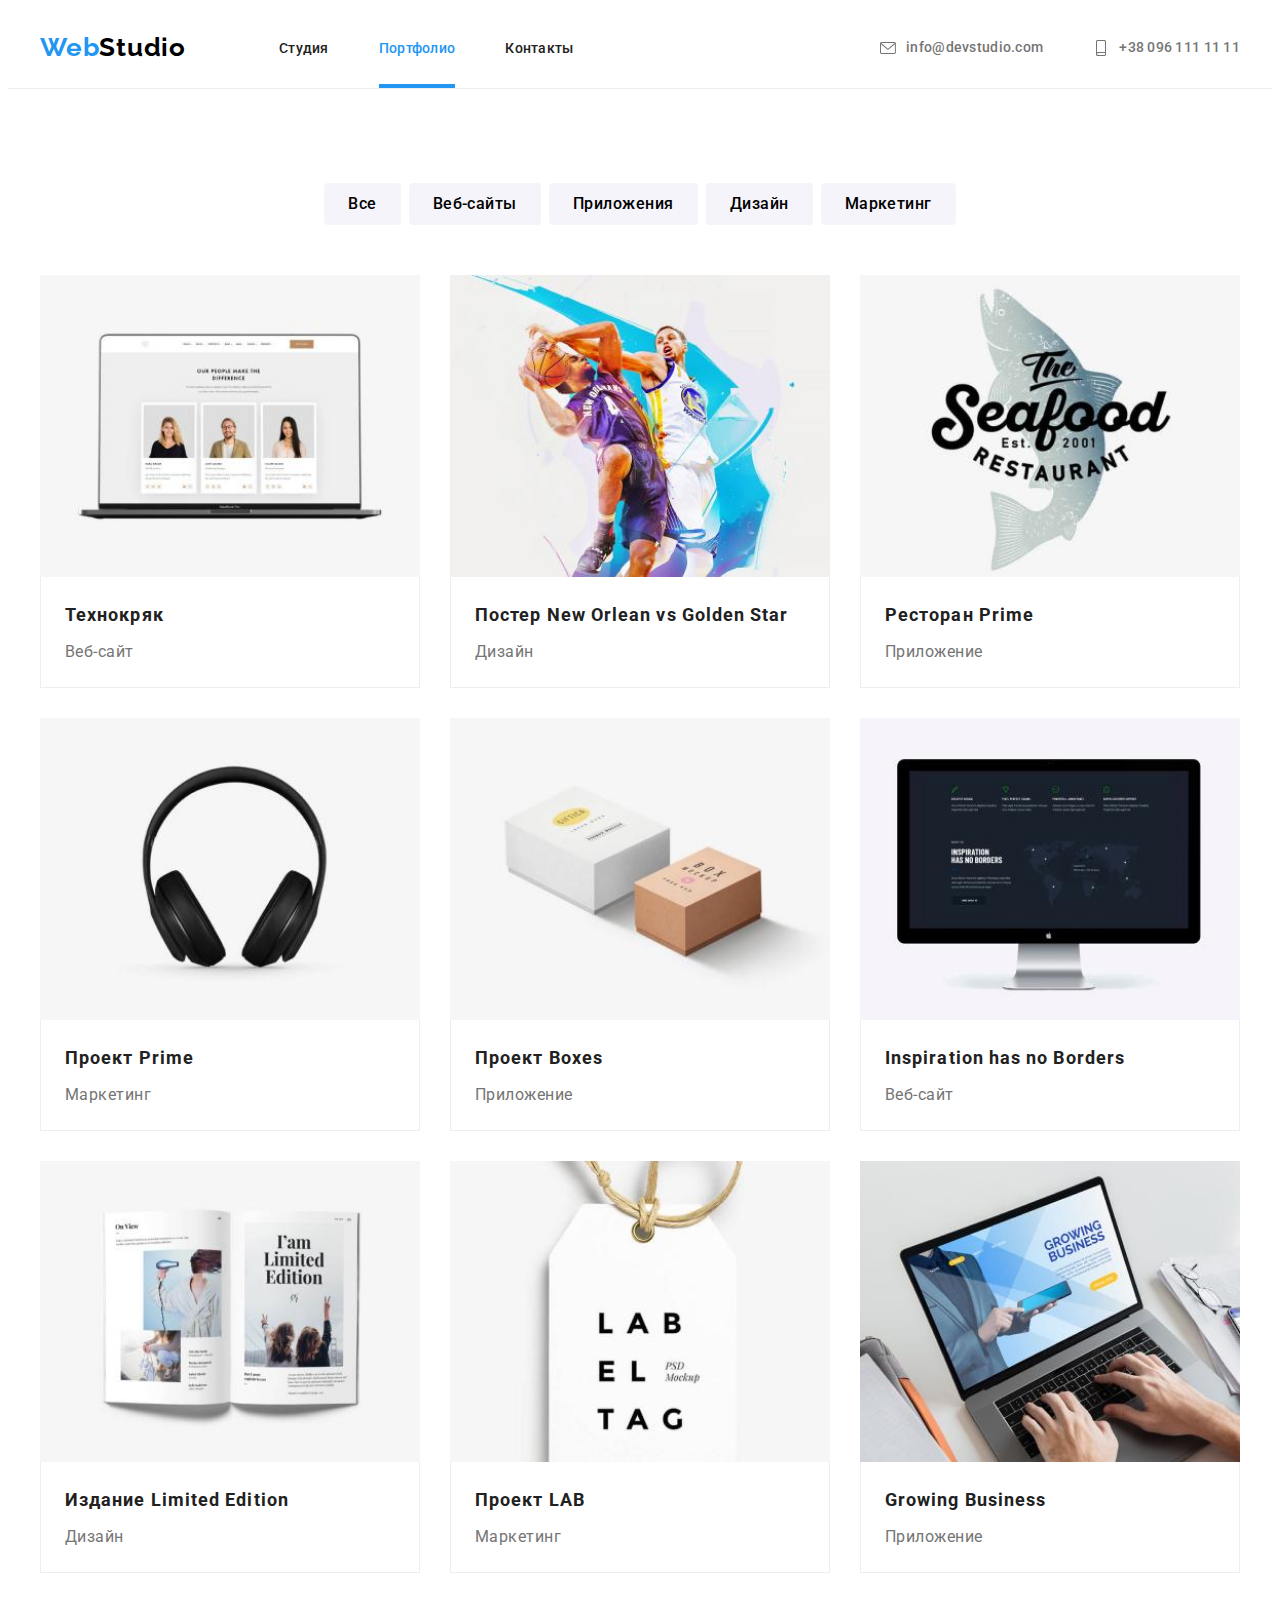
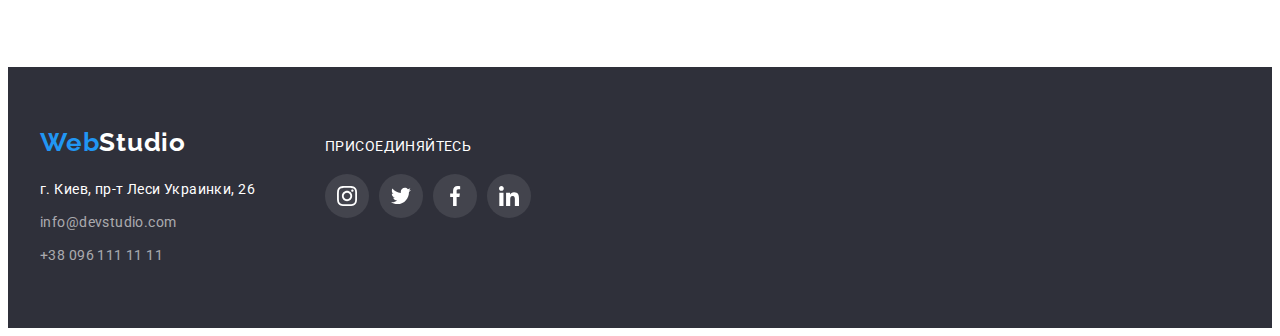
==== portfolio.html @ d287a519 "clone" ====
<!DOCTYPE html>
<html lang="ru">
<head>
    <meta charset="UTF-8">
    <meta http-equiv="X-UA-Compatible" content="IE=edge">
    <meta name="viewport" content="width=device-width, initial-scale=1.0">
    <title>Портфолио</title>
    <link rel="preconnect" href="https://fonts.googleapis.com">
    <link rel="preconnect" href="https://fonts.gstatic.com" crossorigin>
    <link href="https://fonts.googleapis.com/css2?family=Raleway:wght@700&family=Roboto:wght@400;500;900&display=swap" rel="stylesheet">
    <link rel="stylesheet" href="https://cdnjs.cloudflare.com/ajax/libs/modern-normalize/1.1.0/modern-normalize.min.css" integrity="sha512-wpPYUAdjBVSE4KJnH1VR1HeZfpl1ub8YT/NKx4PuQ5NmX2tKuGu6U/JRp5y+Y8XG2tV+wKQpNHVUX03MfMFn9Q==" crossorigin="anonymous" referrerpolicy="no-referrer" />
    <link rel="stylesheet" href="./css/styles.css">
</head>
<body>
    <header class="studio-header">
        <div class="container header-container">
        <a class="studio-logo nounderline logocolor" href="./index.html">Web<span class="logo-nav">Studio</span></a>
        <nav class="nav-panel">
            <ul class="nav-list nodots">
            <li class="nav-list-item"><a class="nav-panel-link nounderline" href="./index.html">Студия</a></li>
            <li class="nav-list-item"><a class="nav-panel-link nounderline current" href="./portfolio.html">Портфолио</a></li>
            <li class="nav-list-item"><a class="nav-panel-link nounderline" href="./">Контакты</a></li>
            </ul>
        </nav>
            <ul class="header-contacts nodots">
            <li class="header-contacts-item">
                <a class="nav-panel-contacts nounderline" href="mailto:info@devstudio.com">
                    <svg class="mail-icon" width="16" height="16">
                        <use href="./images/icons.svg#icon-mailico">
                        </use>
                    </svg>
                info@devstudio.com
                </a>
            </li>
            <li class="header-contacts-item">
                <a class="nav-panel-contacts nounderline" href="tel:+380961111111">
                    <svg class="tel-icon" width="16" height="16">
                        <use href="./images/icons.svg#icon-telico">
                        </use>
                    </svg>
                +38 096 111 11 11</a></li>
            </ul>
        </div>
        </header>

    <main class="portfolion-main">
        <section class="portfolio-content">
        <div class="container">
        <h1 class="stealth">Наши проекты</h1>
        <h2 class="stealth">Панель фильтрации проектов</h2>
        
        <ul class="filter-btn-list nodots">
            <li class="button-customization"><button class="filter-btn" type="button">Все</button></li>
            <li class="button-customization"><button class="filter-btn" type="button">Веб-сайты</button></li>
            <li class="button-customization"><button class="filter-btn" type="button">Приложения</button></li>
            <li class="button-customization"><button class="filter-btn" type="button">Дизайн</button></li>
            <li class="button-customization"><button class="filter-btn" type="button">Маркетинг</button></li>
        </ul>

        <h2 class="stealth">Список проектов</h2>

        <ul class="project-list nodots">
            <li class="project-list-item">
                <a href="" class="project-list-link">
                <div class="pic-thumb"><img src="./images/technocrack.jpg" alt="Ноутбук с технокряком" width="294">
                    <p class="pic-thumb-text">Технокряк это современная площадка распространения коронавируса. Компании используют эту платформу для цифрового шпионажа и атак на защищённые сервера конкурентов.</p></div>
                <div class="pic-description"><h3 class="project-list-header">Технокряк</h3>
                <p class="project-list-description">Веб-сайт</p>
                </div>
                </a>
            </li>
            <li class="project-list-item">
                <a href="" class="project-list-link">
                <div class="pic-thumb"><img src="./images/basketball.jpg" alt="Баксетболлисты борятся за мяч" width="294">
                    <p class="pic-thumb-text">Технокряк это современная площадка распространения коронавируса. Компании используют эту платформу для цифрового шпионажа и атак на защищённые сервера конкурентов.</p></div>
                <div class="pic-description"><h3 class="project-list-header">Постер <span lang="en">New Orlean vs Golden Star</span></h3>
                <p class="project-list-description">Дизайн</p>
                </div>
                </a>
            </li>
            <li class="project-list-item">
                <a href="" class="project-list-link">
                <div class="pic-thumb"><img src="./images/seafood.jpg" alt="Палтус с логотипом ресторана" width="294">
                    <p class="pic-thumb-text">Технокряк это современная площадка распространения коронавируса. Компании используют эту платформу для цифрового шпионажа и атак на защищённые сервера конкурентов.</p></div>
                <div class="pic-description"><h3 class="project-list-header">Ресторан <span lang="en">Prime</span></h3>
                <p class="project-list-description">Приложение</p>
                </div>
                </a>
            </li>
            <li class="project-list-item">
                <a href="" class="project-list-link">
                <div class="pic-thumb"><img src="./images/headphones.jpg" alt="Наушники Прайм" width="294">
                    <p class="pic-thumb-text">Технокряк это современная площадка распространения коронавируса. Компании используют эту платформу для цифрового шпионажа и атак на защищённые сервера конкурентов.</p></div>
                <div class="pic-description"><h3 class="project-list-header">Проект <span lang="en">Prime</span></h3>
                <p class="project-list-description">Маркетинг</p>
                </div>
                </a>
            </li>
            <li class="project-list-item">
                <a href="" class="project-list-link">
                <div class="pic-thumb"><img src="./images/boxes.jpg" alt="Коричневая и белая коробки" width="294">
                <p class="pic-thumb-text">Технокряк это современная площадка распространения коронавируса. Компании используют эту платформу для цифрового шпионажа и атак на защищённые сервера конкурентов.</p></div>
                <div class="pic-description"><h3 class="project-list-header">Проект <span lang="en">Boxes</span></h3>
                <p class="project-list-description">Приложение</p>
                </div>
                </a>
            </li>
            <li class="project-list-item">
                <a href="" class="project-list-link">
                <div class="pic-thumb"><img src="./images/inspiration.jpg" alt="Макбук с примером сайта" width="294">
                <p class="pic-thumb-text">Технокряк это современная площадка распространения коронавируса. Компании используют эту платформу для цифрового шпионажа и атак на защищённые сервера конкурентов.</p>
                </div>
                <div class="pic-description"><h3 class="project-list-header" lang="en">Inspiration has no Borders</h3>
                <p class="project-list-description">Веб-сайт</p>               
                </div>
                </a>
            </li>
            <li class="project-list-item">
                <a href="" class="project-list-link">
                <div class="pic-thumb"><img src="./images/book.jpg" alt="Открытая книга Limited Edition" width="294">
                    <p class="pic-thumb-text">Технокряк это современная площадка распространения коронавируса. Компании используют эту платформу для цифрового шпионажа и атак на защищённые сервера конкурентов.</p></div>
                <div class="pic-description"><h3 class="project-list-header">Издание <span lang="en">Limited Edition</span></h3>
                <p class="project-list-description">Дизайн</p>
                </div>
                </a>
            </li>
            <li class="project-list-item">
                <a href="" class="project-list-link">
                <div class="pic-thumb"><img src="./images/project.jpg" alt="Жетон с названием проекта" width="294">
                    <p class="pic-thumb-text">Технокряк это современная площадка распространения коронавируса. Компании используют эту платформу для цифрового шпионажа и атак на защищённые сервера конкурентов.</p></div>
                <div class="pic-description"><h3 class="project-list-header">Проект <span lang="en">LAB</span></h3>
                <p class="project-list-description">Маркетинг</p>
                </div>
                </a>
            </li>
            <li class="project-list-item">
                <a href="" class="project-list-link">
                <div class="pic-thumb"><img src="./images/business.jpg" alt="Приложение для преумножения бизнеса" width="294">
                <p class="pic-thumb-text">Технокряк это современная площадка распространения коронавируса. Компании используют эту платформу для цифрового шпионажа и атак на защищённые сервера конкурентов.</p></div>
                <div class="pic-description"><h3 class="project-list-header" lang="en">Growing Business</h3>
                <p class="project-list-description">Приложение</p>
                </div>
                </a>
            </li>
        </ul>
        </div>
        </section>
    </main>

    <footer class="studio-footer">
    <div class="container footer-container">
        <div class="logo-adress-footer">
        <div class="logo-customization">
        <a class="studio-logo-footer nounderline logocolor" href="./index.html">Web<span class="logo-footer">Studio</span></a>
        </div>
        <address class="footer-address">
            <p class="footer-location">г. Киев, пр-т Леси Украинки, 26</p>
            <ul class="adress-list nodots">
            <li class="contacts-item"><a class="footer-contacts nounderline" href="mailto:info@devstudio.com">info@devstudio.com</a></li>
            <li class="contacts-item"><a class="footer-contacts nounderline" href="tel:+380961111111">+38 096 111 11 11</a></li>
            </ul>
        </address>
        </div>
        <div class="social-media-footer">
            <p class="footer-media-text">Присоединяйтесь</p>
            <ul class="footer-media-list nodots">
                <li class="footer-media-item">
                    <a href="" class="footer-media-link">
                    <svg class="footer-media-icon" width="20" height="20">
                        <use href="./images/icons.svg#icon-instagram">
                        </use>
                    </svg>
                    </a>
                </li>

                <li class="footer-media-item">
                    <a href="" class="footer-media-link">
                    <svg class="footer-media-icon" width="20" height="20">
                        <use href="./images/icons.svg#icon-twitter">
                        </use>
                    </svg>
                    </a>
                </li>

                <li class="footer-media-item">
                    <a href="" class="footer-media-link">
                    <svg class="footer-media-icon" width="20" height="20">
                        <use href="./images/icons.svg#icon-facebook">
                        </use>
                    </svg>
                    </a>
                </li>

                <li class="footer-media-item">
                    <a href="" class="footer-media-link">
                    <svg class="footer-media-icon" width="20" height="20">
                        <use href="./images/icons.svg#icon-linkedin">
                        </use>
                    </svg>
                    </a>
                </li>
            </ul>
        </div>
    </div>
    </footer>

</body>
</html>
---- css/styles.css ----
:root{
    --header-color:#212121;
    --description-color:#757575;
    --major-color: #2196f3;
    --hub-color: #ffffff;
    --button-hover-color:#188CE8;
    --background-filler-color:#2F303A;
    --background-color: #ffffff;
    --icon-color: #AFB1B8;
}

body{
    font-family: "Roboto", sans-serif;
    color: var(--header-color);
    background-color: var(--background-color);
}

p,
h1,
h2,
h3,
h4,
h5,
h6 {
    margin: 0;
}

ul {
    margin: 0;
    padding: 0;
}

img {
    display: block;
    width: 100%;
}

section{
    padding: 94px 0 94px 0;
}

.stealth {
    position: absolute;
    white-space: nowrap;
    width: 1px;
    height: 1px;
    overflow: hidden;
    border: 0;
    padding: 0;
    clip: rect(0 0 0 0);
    clip-path: inset(50%);
    margin: -1px;
}

.nodots{
    list-style: none;
}

.nounderline{
    text-decoration: none;
}

.logocolor{
    color:var(--major-color);
}

.container{
    width: 1200px;
    margin: 0 auto;
    padding: 0 15px 0 15px;
}
/* header */

.studio-header{
    border-bottom: 1px solid #ECECEC;
}

.header-container{
    display: flex;
    align-items: center;
}

.studio-logo{
    font-family: Raleway;
    font-weight: 700;
    font-size: 26px;
    line-height: 1.19;
    letter-spacing: 0.03em;
    padding: 24px 0 25px 0;
    margin-right: 93px;
}

.logo-nav{
    color:#000000;
}

.nav-panel{
    display: flex;
}

.nav-list{
    display: flex;
}

.nav-panel-link {
    font-weight: 500;
    font-size: 14px;
    line-height: 1.14;
    letter-spacing: 0.02em;
    color: var(--header-color);
    transition: color 250ms cubic-bezier(0.4, 0, 0.2, 1);
}

.nav-panel-link:hover,
.nav-panel-link:focus{
    color:var(--major-color);
}

.nav-list-item:not(:last-child){
    margin-right: 50px;
}

.nav-panel-contacts{
    font-weight: 500;
    font-size: 14px;
    line-height: 1.14;
    letter-spacing: 0.02em;
    color: var(--description-color);
    display: flex;
    transition: color 250ms cubic-bezier(0.4, 0, 0.2, 1), fill 250ms cubic-bezier(0.4, 0, 0.2, 1);
}

.mail-icon,
.tel-icon{
    fill: var(--description-color);
    transition: fill 250ms cubic-bezier(0.4, 0, 0.2, 1);
    margin-right: 10px;
}

.nav-panel-contacts:hover,
.nav-panel-contacts:focus{
    color:var(--major-color);
}

.nav-panel-contacts:hover .tel-icon,
.nav-panel-contacts:focus .tel-icon{
    fill:var(--major-color);
}

.nav-panel-contacts:hover .mail-icon,
.nav-panel-contacts:focus .mail-icon{
    fill:var(--major-color);
}


.nav-panel-link.current{
    color:var(--major-color);
    position: relative;
}

.nav-panel-link.current::after{
    content:"";
    display: block;
    position: absolute;
    width: 100%;
    height: 4px;
    background-color: var(--major-color);
    top: 44px;
}

.header-contacts{
    display: flex;
    margin-left: auto;
}

.header-contacts-item{
    display:flex;
}

.header-contacts-item:not(:last-child){
    margin-right: 50px;
}

/* footer */

.footer-container{
    display: flex;
    align-items: baseline;
    padding: 60px 15px;
}

.studio-footer{
    background-color: var(--background-filler-color);
}

.studio-logo-footer{
    font-family: Raleway;
    font-weight: 700;
    font-size: 26px;
    line-height: 1.19;
    letter-spacing: 0.03em;
}

.logo-customization{
    margin-bottom: 20px;
}

.logo-footer{
    color:var(--hub-color);
}

.logo-adress-footer{
    margin-right: 70px;
}


.footer-location{
    font-style: normal;
    font-size: 14px;
    line-height: 1.71;
    letter-spacing: 0.03em;
    color:var(--hub-color);
    margin-bottom: 9px;  
}
.footer-contacts{
    font-style: normal;
    font-size: 14px;
    line-height: 1.71;
    letter-spacing: 0.03em;
    color: rgba(255, 255, 255, 0.6);
}

.contacts-item:not(:last-child){
    margin-bottom: 9px;
}

.footer-media-text{
    font-size: 14px;
    line-height: 16px;
    letter-spacing: 0.03em;
    text-transform: uppercase;
    color: var(--background-color);
    margin-bottom: 20px;
}

.footer-media-list{
    display: flex;
    align-items: center;
    justify-content: center;
}

.footer-media-item{
    width: 44px;
    height: 44px;
}

.footer-media-item:not(:last-child){
    margin-right: 10px;
}

.footer-media-link{
    width: 100%;
    height: 100%;
    display:flex;
    border-radius: 50%;
    align-items: center;
    justify-content: center;
    background-color: #43444D;
    transition: background-color 250ms cubic-bezier(0.4, 0, 0.2, 1);
}

.footer-media-link:hover,
.footer-media-link:focus{
    background-color: var(--major-color);
}

.footer-media-icon{
    fill: var(--background-color);
}

.footer-media-link:hover .footer-media-icon,
.footer-media-link:focus .footer-media-icon{
    fill: var(--background-color);
}
    /* index hero */
.hero-container{
    text-align: center;
}
.hero-section{
    max-width: 1600px;
    background-color: var(--background-filler-color);
    background-image: linear-gradient(rgba(47, 48, 58, 0.4), rgba(47, 48, 58, 0.4)), url(../images/hero-banner.jpg);
    background-repeat: no-repeat;
    background-size: cover;
    padding-top: 200px;
    padding-bottom: 200px;
    display:block;
    margin-left: auto;
    margin-right: auto;
}
.hero-header{
    font-weight: 900;
    font-size: 44px;
    line-height: 1.36;
    letter-spacing: 0.06em;
    text-transform: uppercase;
    color:var(--hub-color);
    margin: auto;
    margin-bottom: 30px;
    width: 696px;
}
.hero-btn{
    font-family: inherit;
    font-weight: 700;
    font-size: 16px;
    line-height: 1.8;
    color:var(--hub-color);
    background-color: var(--major-color);
    cursor: pointer;
    padding: 10px 32px 10px 32px;
    border-radius: 4px;
    border-color: transparent;
}
.hero-btn:hover,
.hero-btn:focus{
    background-color:var(--button-hover-color);
}

/* index pros */

.pros-list{
    display: flex;
    flex-wrap: wrap;
    margin-left: -30px;
    margin-top: -30px;
}

.pros-list-item{
    flex-basis: calc(100%/4 - 30px);
    margin-left: 30px;
    margin-top: 30px;
}

.pros-svg{
    display: flex;
    justify-content: center;
    align-items: center;
    margin-bottom: 30px;
    padding: 25px 100px 25px 100px;
    background-color: #F5F4FA;
}

.pros-section{
padding-bottom: 0;
}

.pros-header{
    font-weight: 700;
    font-size: 14px;
    line-height: 1.14;
    letter-spacing: 0.03em;
    text-transform: uppercase;
    margin-bottom: 10px;
}

.pros-description{
    font-size: 14px;
    line-height: 1.71;
    letter-spacing: 0.03em;
    color:var(--description-color);
}

/*index examples*/

.examples-list{
    display: flex;
    margin-left: -30px;
    margin-top: -30px;
}
.examples-list-item{
    flex-basis: calc(100%/3 - 30px);
    margin-left: 30px;
    margin-top: 30px;
    position: relative;
}

.examples-header{
    font-weight: 700;
    font-size: 36px;
    line-height: 1.16;
    text-align: center;
    letter-spacing: 0.03em;
    margin-bottom: 50px;
}

.examples-thumb{
    position: relative;
}

.examples-thumb-text{
    width: 370px;
    height: 70px;
    background: rgba(47, 48, 58, 0.8);
    display: flex;
    justify-content: center;
    align-items: center;
    position: absolute;
    bottom: 0px;
}

.examples-text{
    font-weight: 700;
    font-size: 14px;
    line-height: 1.71;
    text-align: center;
    letter-spacing: 0.03em;
    text-transform: uppercase;
    color: var(--background-color);
}

/*index team*/

.team-list{
    display: flex;
    flex-wrap: wrap;
    margin-left: -30px;
    margin-top: -30px;
}
.team-list-item{
    flex-basis: calc(100%/4 - 30px);
    margin-left: 30px;
    margin-top: 30px;
    box-shadow: 0px 1px 3px rgba(0, 0, 0, 0.12), 0px 1px 1px rgba(0, 0, 0, 0.14), 0px 2px 1px rgba(0, 0, 0, 0.2);
    border-radius: 0px 0px 4px 4px;
    background-color: var(--background-color);
}

.team-list-photo{
    padding-top: 30px;
    padding-bottom: 30px;
    text-align: center;
}

.team-header{
    font-weight: 700;
    font-size: 36px;
    line-height: 1.16;
    text-align: center;
    letter-spacing: 0.03em;
    margin-bottom: 50px;
}

.team-list-header{
    font-weight: 500;
    font-size: 16px;
    line-height: 1.18;
    letter-spacing: 0.03em;
    margin-bottom: 10px;
}

.team-list-p{
    font-size: 16px;
    line-height: 1.18;
    letter-spacing: 0.03em;
    color:var(--description-color);
    margin-bottom: 30px;
}

.media-list{
    display: flex;
    align-items: center;
    justify-content: center;
}
.media-item{
    width: 44px;
    height: 44px;
}

.media-item:not(:last-child){
    margin-right: 10px;
}

.media-link{
    width: 100%;
    height: 100%;
    display: flex;
    border-radius: 50%;
    justify-content: center;
    align-items: center;
    transition:background-color 250ms cubic-bezier(0.4, 0, 0.2, 1);
}

.media-link:hover,
.media-link:focus {
    background-color: var(--major-color)
}

.media-icon{
    fill: var(--icon-color);
    transition: fill 250ms cubic-bezier(0.4, 0, 0.2, 1)
}

.media-link:hover .media-icon, 
.media-link:focus .media-icon{
    fill: var(--background-color);
}

.clients-list{
    display: flex;
    align-items:center;
    justify-content: center;
}
.clients-item{
    width: 170px;
    height: 92px;
    border: solid 1px var(--icon-color);
    transition: border-color 250ms cubic-bezier(0.4, 0, 0.2, 1);
}

.clients-item:hover,
.clients-item:focus{
    border-color: var(--major-color);
}

.clients-item:not(:last-child){
    margin-right: 30px;
}

.clients-link{
    width: 100%;
    height: 100%;
    display: flex;
    justify-content: center;
    align-items: center;
    padding: 16px 32px;
    transition: background-color 250ms cubic-bezier(0.4, 0, 0.2, 1)
}

.clients-link:hover,
.clients-link:focus{
    background-color: var(--background-color);
}

.clients-icon{
    fill: var(--icon-color);
    transition: fill 250ms cubic-bezier(0.4, 0, 0.2, 1)
}

.clients-link:hover .clients-icon,
.clients-link:focus .clients-icon{
    fill: var(--major-color);
}

/* portfolio main */

.filter-btn{
    font-family: inherit;
    text-align: center;
    font-weight: 500;
    font-size: 16px;
    line-height: 1.62;
    letter-spacing: 0.03em;
    background-color: #F5F4FA;
    border-radius: 4px;
    border-color: transparent;
    cursor: pointer;
    padding: 6px 22px 6px 22px;
    transition: background-color 250ms cubic-bezier(0.4, 0, 0.2, 1), color 250ms cubic-bezier(0.4, 0, 0.2, 1), filter 250ms cubic-bezier(0.4, 0, 0.2, 1);
}

.filter-btn:hover,
.filter-btn:focus{
    background-color:var(--major-color);
    color:var(--hub-color);
    box-shadow: 0px 4px 4px rgba(0, 0, 0, 0.25);
}

.filter-btn-list{
    margin-bottom: 50px
}

.project-list-header{
    font-weight: 700;
    font-size: 18px;
    line-height: 2;
    letter-spacing: 0.06em;
    margin-bottom: 4px;
}

.project-list-description{
    font-size: 16px;
    line-height: 1.87;
    letter-spacing: 0.03em;
    color:var(--description-color);
}

.filter-btn-list{
    display: flex;
    justify-content: center;
}

.button-customization:not(:last-child){
    margin-right: 8px;
}

.project-list{
    display: flex;
    flex-wrap: wrap;
    margin-top: -30px;
    margin-left: -30px;
}

.project-list-item{
    flex-basis: calc(100%/3 - 30px);
    margin-left: 30px;
    margin-top: 30px;
    background: #FFFFFF;
    transition: box-shadow 250ms cubic-bezier(0.4, 0, 0.2, 1);
}

.project-list-item:hover,
.project-list-item:focus{
    box-shadow: 0px 1px 1px rgba(0, 0, 0, 0.12), 0px 4px 4px rgba(0, 0, 0, 0.06), 1px 4px 6px rgba(0, 0, 0, 0.16);
    cursor: pointer;
}

.project-list-link,
.project-list-link:visited{
    text-decoration:none;
    color:inherit;
}

.pic-description{
    padding: 20px 24px;
    border-right: 1px solid #EEEEEE;
    border-left: 1px solid #EEEEEE;
    border-bottom: 1px solid #EEEEEE;
}


.pic-thumb{
    position: relative;
    overflow: hidden;
}

.pic-thumb-text{
    position: absolute;
    top: 0;
    left: 0;
    color: var(--hub-color);
    background-color: rgba(33, 150, 243, 0.9);
    height: 100%;
    line-height: 1.56;
    font-size: 18px;
    padding: 63px 24px;
    transform: translateY(100%);
    transition: transform 300ms cubic-bezier(0.4, 0, 0.2, 1);
}

.project-list-item:hover .pic-thumb-text{
    transform: translate(0);
}

.backdrop{
    width: 100vw;
    height: 100vh;
    background: rgba(0, 0, 0, 0.2);
    position: fixed;
    top: 0;
    transition: opacity 500ms cubic-bezier(0.4, 0, 0.2, 1), visibility 500ms cubic-bezier(0.4, 0, 0.2, 1);
}

.backdrop.is-hidden .modal{
    transform: rotate(270deg) scale(5);
    transition: transform 1500ms cubic-bezier(0.4, 0, 0.2, 1);
}

.modal{
    position: absolute;
    width: 528px;
    height: 521px;
    background-color:var(--hub-color);
    top: 50%;
    left: 50%;
    transform: translate(-50%, -50%) rotate(0deg);
    transition: transform 1500ms cubic-bezier(0.4, 0, 0.2, 1);
}

.modal-btn{
    border: 1px solid #999999;
    background-color: transparent;
    width: 30px;
    height: 30px;
    border-radius: 50%;
    position: absolute;
    top: 10px;
    right: 10px;
    display: flex;
    align-items: center;
    justify-content: center;
}

.backdrop.is-hidden{
    visibility: hidden;
    opacity: 0;
    pointer-events: none;
}
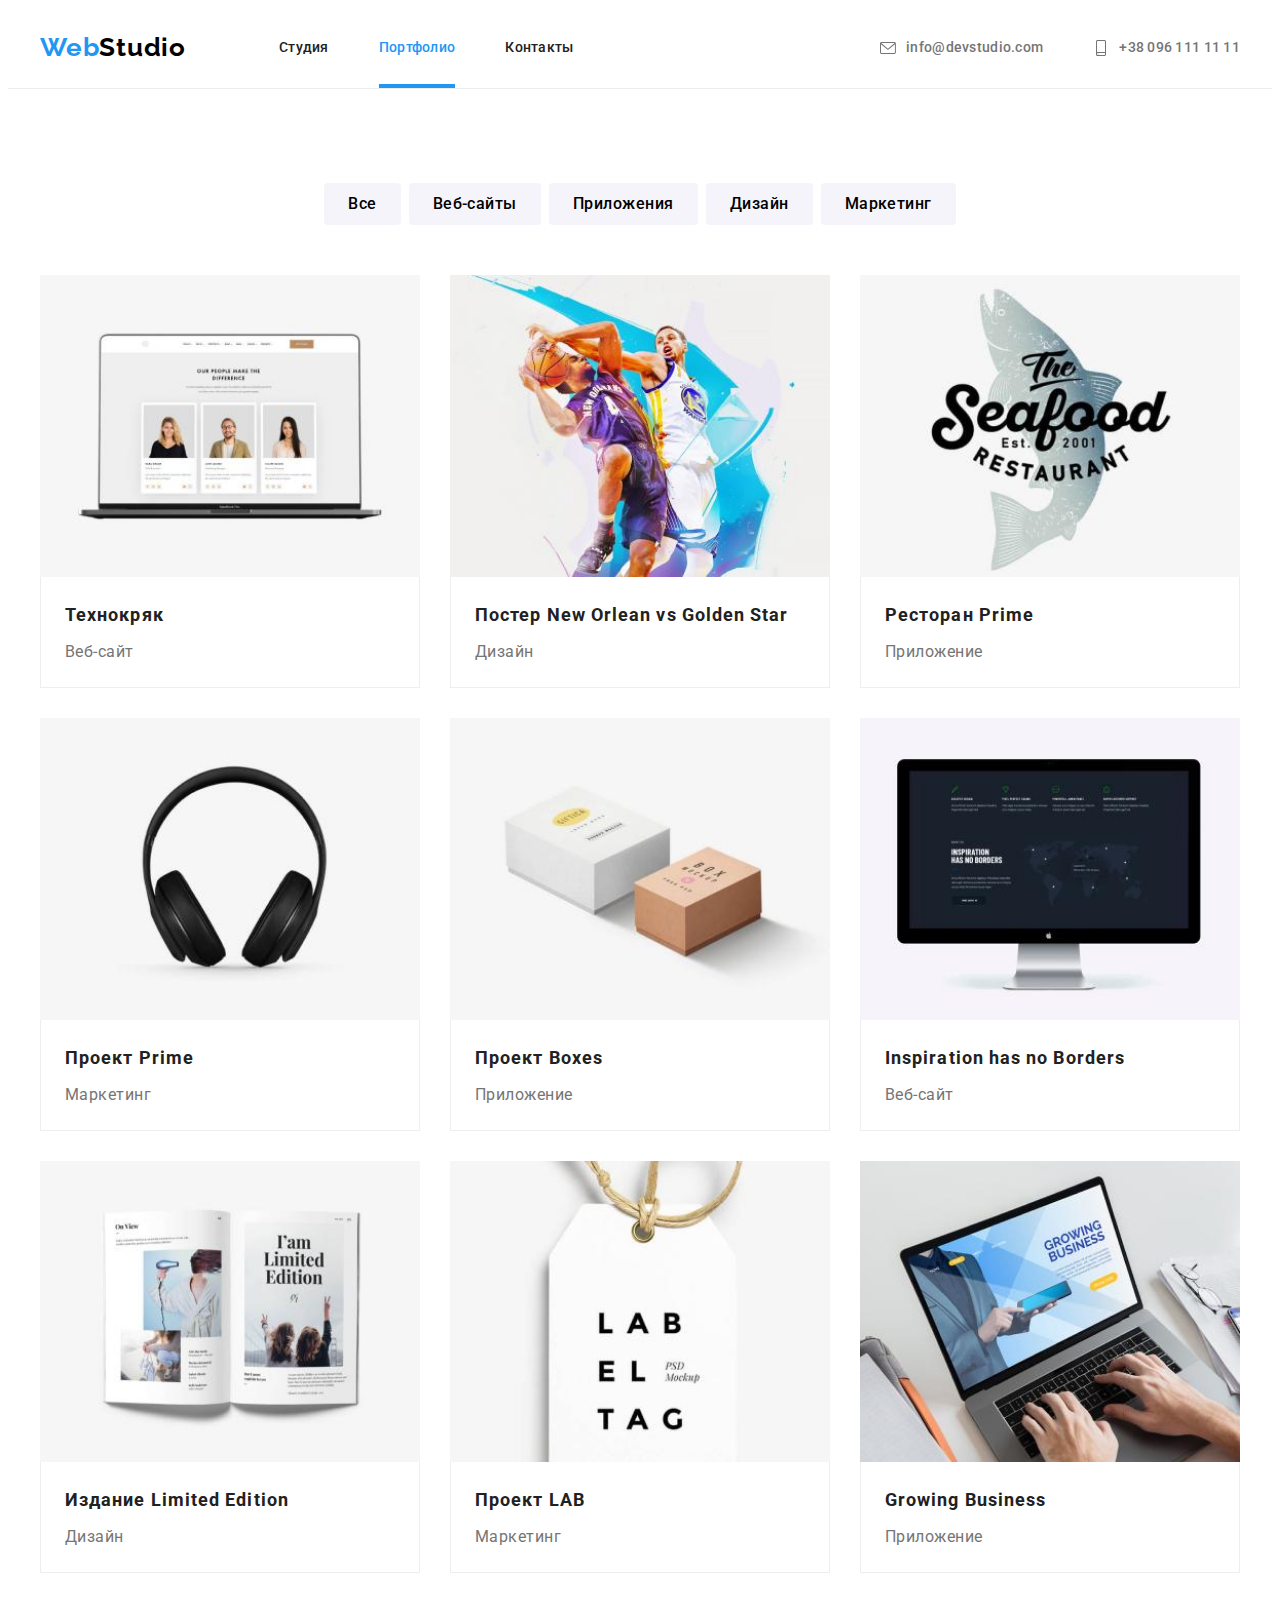
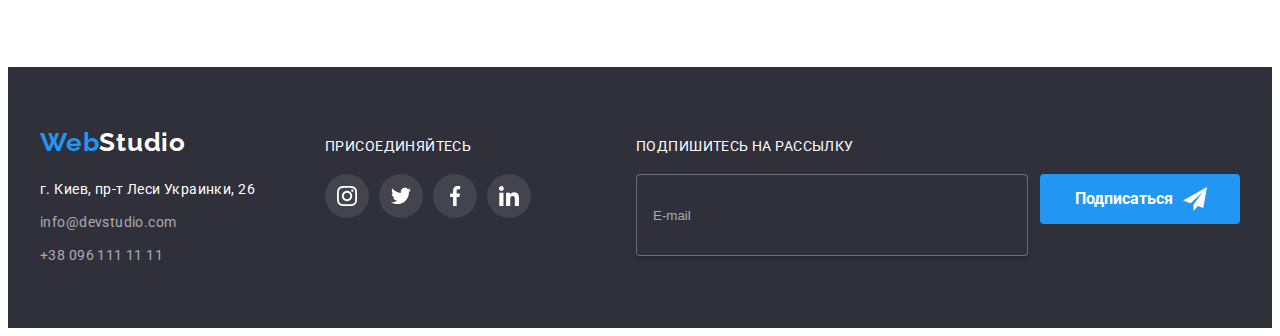
==== commit 9b55f384: "footer fix" ====
--- a/portfolio.html
+++ b/portfolio.html
@@ -148,61 +148,86 @@
     </main>
 
     <footer class="studio-footer">
-    <div class="container footer-container">
-        <div class="logo-adress-footer">
-        <div class="logo-customization">
-        <a class="studio-logo-footer nounderline logocolor" href="./index.html">Web<span class="logo-footer">Studio</span></a>
+        <div class="container footer-container">
+            <div class="logo-adress-footer">
+            <div class="logo-customization">
+            <a class="studio-logo-footer nounderline logocolor" href="./index.html">Web<span class="logo-footer">Studio</span></a>
+            </div>
+            <address class="footer-address">
+                <p class="footer-location">г. Киев, пр-т Леси Украинки, 26</p>
+                <ul class="adress-list nodots">
+                <li class="contacts-item"><a class="footer-contacts nounderline" href="mailto:info@devstudio.com">info@devstudio.com</a></li>
+                <li class="contacts-item"><a class="footer-contacts nounderline" href="tel:+380961111111">+38 096 111 11 11</a></li>
+                </ul>
+            </address>
+            </div>
+            <div class="social-media-footer">
+                <p class="footer-media-text">Присоединяйтесь</p>
+                <ul class="footer-media-list nodots">
+                    <li class="footer-media-item">
+                        <a href="" class="footer-media-link">
+                        <svg class="footer-media-icon" width="20" height="20">
+                            <use href="./images/icons.svg#icon-instagram">
+                            </use>
+                        </svg>
+                        </a>
+                    </li>
+    
+                    <li class="footer-media-item">
+                        <a href="" class="footer-media-link">
+                        <svg class="footer-media-icon" width="20" height="20">
+                            <use href="./images/icons.svg#icon-twitter">
+                            </use>
+                        </svg>
+                        </a>
+                    </li>
+    
+                    <li class="footer-media-item">
+                        <a href="" class="footer-media-link">
+                        <svg class="footer-media-icon" width="20" height="20">
+                            <use href="./images/icons.svg#icon-facebook">
+                            </use>
+                        </svg>
+                        </a>
+                    </li>
+    
+                    <li class="footer-media-item">
+                        <a href="" class="footer-media-link">
+                        <svg class="footer-media-icon" width="20" height="20">
+                            <use href="./images/icons.svg#icon-linkedin">
+                            </use>
+                        </svg>
+                        </a>
+                    </li>
+                </ul>
+            </div>
+            <div class="form-space">
+                <form action="#" class="footer-form">
+                    <p class="footer-media-text">Подпишитесь на рассылку</p>
+
+                    <div class="footer-subscribe-section">
+                    <label class="footer-form-mail"></label>
+                        <input
+                        type="mail"
+                        class="footer-mail-input"
+                        name="user-name"
+                        title="test@gmail.com"
+                        placeholder="E-mail"
+                        pattern="[a-z0-9._%+-]+@[a-z0-9.-]+\.[a-z]{2,4}$" required/>
+
+                    <button class="footer-form-button" type="submit">Подписаться
+                        <span>
+                            <svg class="sendicon-icon" width="24" height="24">
+                                <use href="./images/icons.svg#icon-sendicon">
+                                </use>
+                            </svg>
+                        </span>
+                    </button>
+                    </div>
+                </form>
+            </div>
         </div>
-        <address class="footer-address">
-            <p class="footer-location">г. Киев, пр-т Леси Украинки, 26</p>
-            <ul class="adress-list nodots">
-            <li class="contacts-item"><a class="footer-contacts nounderline" href="mailto:info@devstudio.com">info@devstudio.com</a></li>
-            <li class="contacts-item"><a class="footer-contacts nounderline" href="tel:+380961111111">+38 096 111 11 11</a></li>
-            </ul>
-        </address>
-        </div>
-        <div class="social-media-footer">
-            <p class="footer-media-text">Присоединяйтесь</p>
-            <ul class="footer-media-list nodots">
-                <li class="footer-media-item">
-                    <a href="" class="footer-media-link">
-                    <svg class="footer-media-icon" width="20" height="20">
-                        <use href="./images/icons.svg#icon-instagram">
-                        </use>
-                    </svg>
-                    </a>
-                </li>
-
-                <li class="footer-media-item">
-                    <a href="" class="footer-media-link">
-                    <svg class="footer-media-icon" width="20" height="20">
-                        <use href="./images/icons.svg#icon-twitter">
-                        </use>
-                    </svg>
-                    </a>
-                </li>
-
-                <li class="footer-media-item">
-                    <a href="" class="footer-media-link">
-                    <svg class="footer-media-icon" width="20" height="20">
-                        <use href="./images/icons.svg#icon-facebook">
-                        </use>
-                    </svg>
-                    </a>
-                </li>
-
-                <li class="footer-media-item">
-                    <a href="" class="footer-media-link">
-                    <svg class="footer-media-icon" width="20" height="20">
-                        <use href="./images/icons.svg#icon-linkedin">
-                        </use>
-                    </svg>
-                    </a>
-                </li>
-            </ul>
-        </div>
-    </div>
-    </footer>
+        </footer>
 
 </body>
 </html>--- a/css/styles.css
+++ b/css/styles.css
@@ -78,6 +78,7 @@
 .header-container{
     display: flex;
     align-items: center;
+    height: 80px;
 }
 
 .studio-logo{
@@ -96,12 +97,22 @@
 
 .nav-panel{
     display: flex;
+    height: 100%;
 }
 
 .nav-list{
     display: flex;
-}
-
+    align-items: center;
+}
+
+.nav-list-item{
+    height:100%;
+    display:flex;
+    align-items: center;
+}
+.nav-list-item:not(:last-child){
+    margin-right: 50px;
+}
 .nav-panel-link {
     font-weight: 500;
     font-size: 14px;
@@ -109,17 +120,15 @@
     letter-spacing: 0.02em;
     color: var(--header-color);
     transition: color 250ms cubic-bezier(0.4, 0, 0.2, 1);
+    height:100%;
+    display: flex;
+    align-items: center;
 }
 
 .nav-panel-link:hover,
 .nav-panel-link:focus{
     color:var(--major-color);
 }
-
-.nav-list-item:not(:last-child){
-    margin-right: 50px;
-}
-
 .nav-panel-contacts{
     font-weight: 500;
     font-size: 14px;
@@ -165,7 +174,7 @@
     width: 100%;
     height: 4px;
     background-color: var(--major-color);
-    top: 44px;
+    bottom: 0;
 }
 
 .header-contacts{
@@ -678,12 +687,16 @@
 .modal{
     position: absolute;
     width: 528px;
-    height: 521px;
+    height: 581px;
     background-color:var(--hub-color);
     top: 50%;
     left: 50%;
     transform: translate(-50%, -50%) rotate(0deg);
     transition: transform 1500ms cubic-bezier(0.4, 0, 0.2, 1);
+    padding: 40px;
+    background: #FFFFFF;
+    box-shadow: 0px 1px 3px rgba(0, 0, 0, 0.12), 0px 1px 1px rgba(0, 0, 0, 0.14), 0px 2px 1px rgba(0, 0, 0, 0.2);
+    border-radius: 4px;
 }
 
 .modal-btn{
@@ -700,8 +713,251 @@
     justify-content: center;
 }
 
+.modal-btn:hover,
+.modal-btn:focus{
+    fill: var(--major-color);
+    border-color: var(--major-color);
+    cursor:pointer;
+    transition: 250ms cubic-bezier(0.4, 0, 0.2, 1);
+}
+
 .backdrop.is-hidden{
     visibility: hidden;
     opacity: 0;
     pointer-events: none;
+}
+
+/* Modal form*/
+
+.modal-form{
+    display: flex;
+    flex-direction: column;
+}
+
+.modal-header {
+    font-weight: 700;
+    font-size: 20px;
+    line-height: 1.15;
+    text-align: center;
+    letter-spacing: 0.03em;
+    margin-bottom: 12px;
+
+}
+
+.modal-field {
+    font-size: 14px;
+    margin-bottom: 10px;
+    line-height: 1;
+    letter-spacing: 0.01em;
+    color:var(--description-color);
+}
+
+.comment-field{
+    margin-bottom: 20px;
+}
+
+.modal-wrapper {
+    position: relative;
+    display: block;
+    margin-top: 4px;
+}
+
+.modal-input {
+    width: 100%;
+    height: 40px;
+    border: 1px solid rgba(33, 33, 33, 0.2);
+    border-radius: 4px;
+    transition: border-color 250ms linear;
+    padding-left: 42px;
+}
+
+.modal-input:focus {
+    outline: none;
+    border-color: var(--major-color);
+    transition: 250ms cubic-bezier(0.4, 0, 0.2, 1);
+}
+
+.modal-icon{
+    fill:var(--header-color);
+}
+
+.mail-form-icon,
+.tel-form-icon,
+.name-form-icon {
+    display: block;
+    width: 18px;
+    height: 18px;
+    position: absolute;
+    top: 50%;
+    left: 12px;
+    transform: translateY(-50%);
+    transition: transform 250ms linear;
+}
+
+.modal-input:focus + .modal-icon {
+    fill: var(--major-color);
+    transition: 250ms cubic-bezier(0.4, 0, 0.2, 1);
+}
+
+.modal-message {
+    width: 100%;
+    height: 120px;
+    margin-top: 6px;
+    padding: 12px 16px;
+    border: 1px solid rgba(33, 33, 33, 0.2);
+    border-radius: 4px;
+    resize: none;
+}
+
+.modal-message::placeholder {
+    color: rgba(117, 117, 117, 0, 5);
+}
+
+.modal-message:focus {
+    outline: none;
+    border-color: var(--major-color);
+    transition: 250ms cubic-bezier(0.4, 0, 0.2, 1);
+}
+
+.checkbox-label {
+    display: flex;
+    align-items: center;
+    justify-content: center;
+    font-size: 14px;
+    margin-bottom: 30px;
+    line-height: 1.71;  
+    letter-spacing: 0.03em;
+    cursor: pointer;
+    height: 24px;
+    text-align: center;
+}
+
+
+.checkbox-label::before {
+    display:block;
+    content: '';
+    width: 16px;
+    height: 15px;
+    margin-right: 6px;
+    border: 1px solid #303030;
+    cursor: pointer;
+    border-radius: 2px;
+    background-image: url('../images/checkbox.svg');
+    background-repeat: no-repeat;
+    background-position: center;
+}
+
+.modal-checkbox:checked + .checkbox-label::before {
+    background-color: var(--major-color);
+}
+
+.modal-checkbox:focus + .checkbox-label::before {
+    outline: 1px solid var(--major-color);
+}
+
+.policy-click{
+    color:var(--major-color);
+    position: relative;
+    text-decoration: none;
+}
+
+.policy-click::after{
+    content:"";
+    display: block;
+    position: absolute;
+    width: 100%;
+    height: 1px;
+    background-color: var(--major-color);
+    bottom: 5px;
+}
+
+.button-form{
+    display: flex;
+    align-items: center;
+    justify-content: center;
+}
+
+.modal-button{
+    display:inline-block;
+    font-family: inherit;
+    font-weight: 700;
+    font-size: 16px;
+    line-height: 1.8;
+    color:var(--hub-color);
+    background-color: var(--major-color);
+    cursor: pointer;
+    padding: 10px 55px 10px 56px;
+    border-radius: 4px;
+    border-color: transparent;
+}
+
+.modal-button:hover,
+.modal-button:focus{
+    box-shadow: 0px 4px 4px rgba(0, 0, 0, 0.15);
+    transition: 250ms cubic-bezier(0.4, 0, 0.2, 1);
+}
+
+/*Footer Form CSS*/
+
+.form-space{
+    display: flex;
+    margin-left: auto;
+}
+
+.footer-mail-input{
+    border: 1px solid rgba(255, 255, 255, 0.3);
+    box-shadow: 0px 4px 4px rgba(0, 0, 0, 0.15);
+    border-radius: 4px;
+    height: 50px;
+    width: 358px;
+    margin-right: 12px;
+    padding: 15px 16px;
+    background-color: var(--background-filler-color);
+    color: var(--hub-color);
+}
+
+.footer-mail-input::placeholder{
+    color: rgba(255, 255, 255, 0.6);
+}
+
+.footer-mail-input:focus{
+    outline:none;
+    border-color: var(--major-color);
+}
+
+.footer-mail-input:checked::placeholder{
+    color: #fff
+}
+
+.footer-subscribe-section{
+    display: flex;
+    flex-wrap: nowrap;
+}
+.footer-form-button{
+    display:flex;
+    align-items: center;
+    justify-content: center;
+    text-align: center;
+    font-family: inherit;
+    font-weight: 700;
+    font-size: 16px;
+    line-height: 1.8;
+    color:var(--hub-color);
+    background-color: var(--major-color);
+    cursor: pointer;
+    padding: 10px 55px 10px 56px;
+    border-radius: 4px;
+    border-color: transparent;
+    width: 200px;
+    height: 50px;
+}
+
+.sendicon-icon{
+    margin-left: 10px;
+    fill: var(--hub-color);
+}
+
+.footer-form-button > span{
+    display: flex;
+    align-items: center;
 }